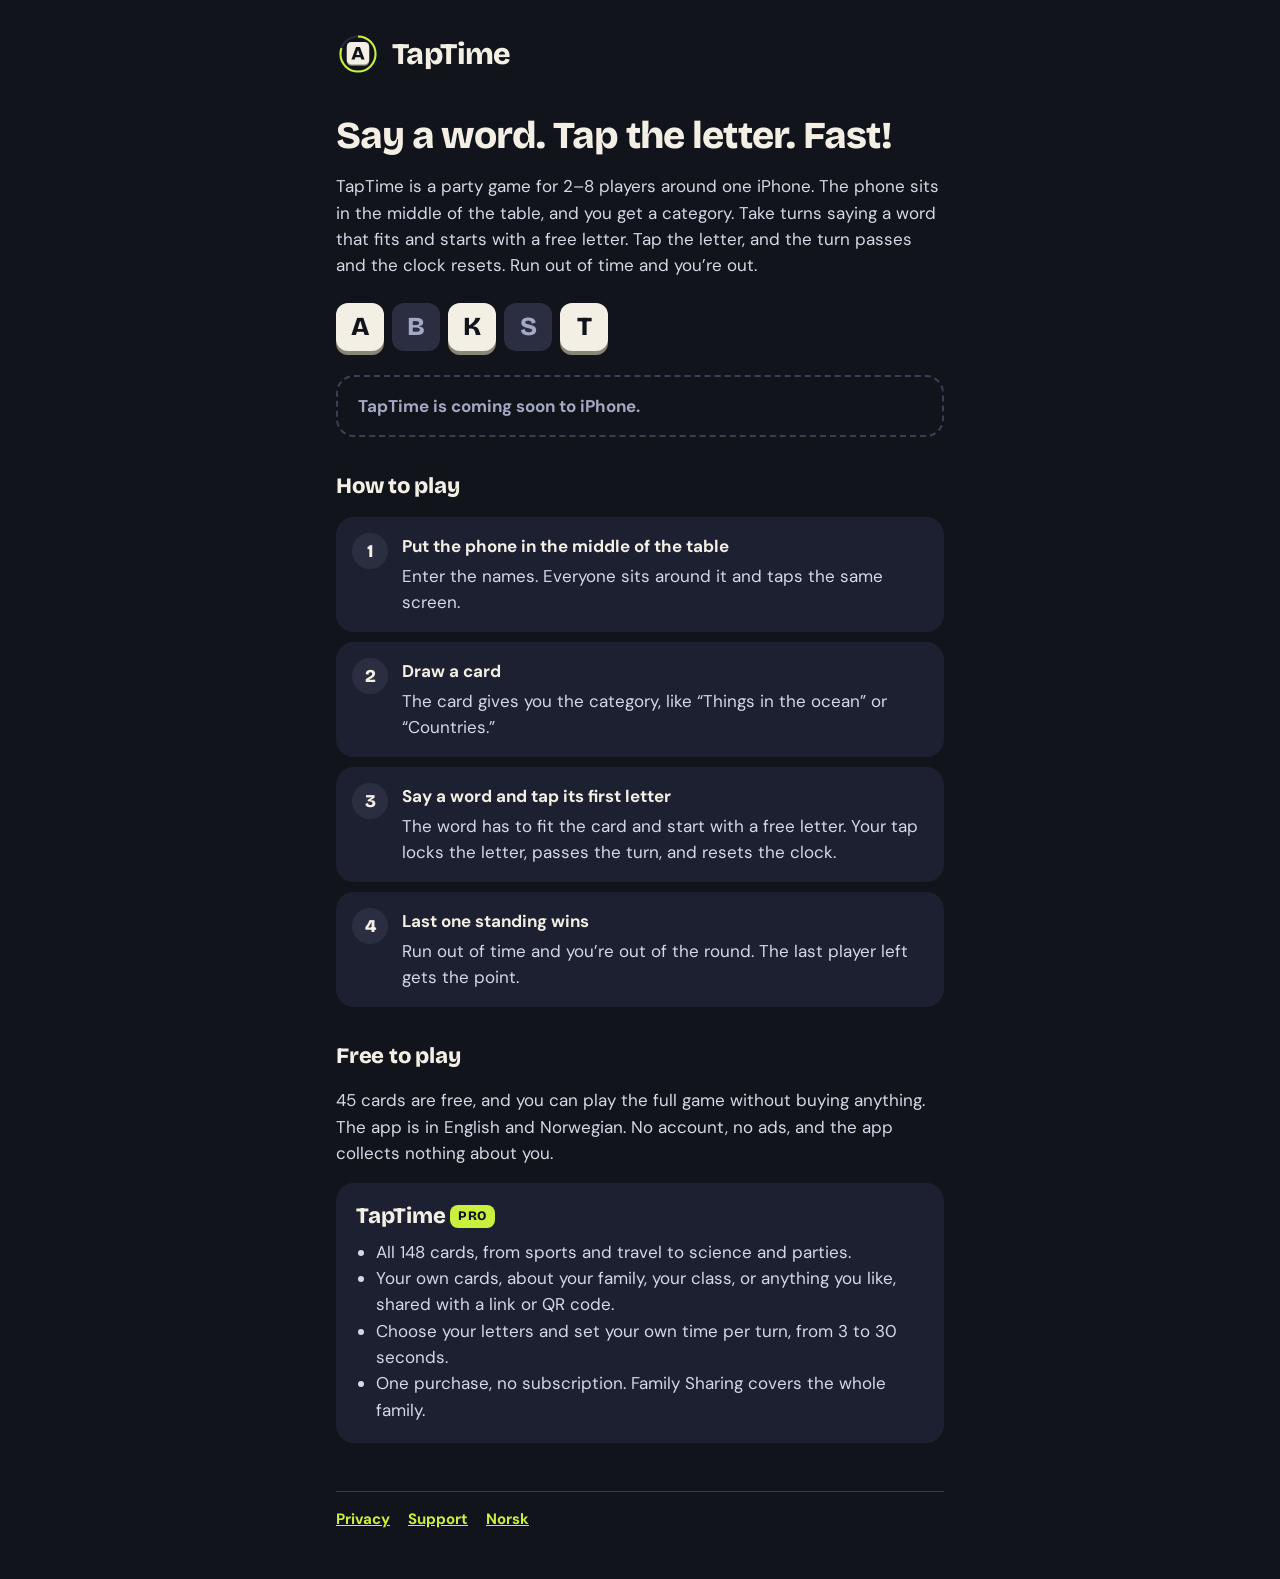
==== en/index.html @ 7efe554e "Nettsiden: personvern og hjelp på norsk og engelsk Co-Authored-By: Claude Opus 5.5 <noreply@anthropi" ====
<!doctype html>
<html lang="en">
<head>
<meta charset="utf-8">
<meta name="viewport" content="width=device-width, initial-scale=1">
<title>TapTime – Quick thinking game!</title>
<meta name="description" content="A party game for 2–8 players around one iPhone. Say a word in the category and tap a free letter before time runs out.">
<meta name="theme-color" content="#12141C">
<link rel="icon" href="../icon.png">
<link rel="apple-touch-icon" href="../icon.png">
<link rel="alternate" hreflang="en" href="./">
<link rel="alternate" hreflang="nb" href="../">
<link rel="alternate" hreflang="x-default" href="../en/">
<link rel="stylesheet" href="../style.css">
</head>
<body>
<main>
  <a class="brand" href="../en/"><svg viewBox="0 0 64 64" aria-hidden="true"><rect width="64" height="64" rx="14" fill="#12141C"/><circle cx="32" cy="32" r="25.5" fill="none" stroke="#262A3B" stroke-width="3"/><circle cx="32" cy="32" r="25.5" fill="none" stroke="#C8F03C" stroke-width="3" stroke-dasharray="128 160.2" transform="rotate(-90 32 32)"/><rect x="15.75" y="16.5" width="32.5" height="32.5" rx="6.5" fill="#8A8676"/><rect x="15.75" y="14.6" width="32.5" height="32.5" rx="6.5" fill="#F3EFE4"/><path fill="#12141C" fill-rule="evenodd" d="M22.4 39.9 L29.2 21.75 L34.8 21.75 L41.6 39.9 L36.9 39.9 L35.6 36.6 L28.3 36.6 L27.1 39.9 Z M29.4 33.3 L34.5 33.3 L32 26 Z"/></svg><span>TapTime</span></a>

  <h1>Say a word. Tap the letter. Fast!</h1>
  <p>TapTime is a party game for 2–8 players around one iPhone. The phone sits in the middle of the table, and you get
    a category. Take turns saying a word that fits and starts with a free letter. Tap the letter, and the turn passes
    and the clock resets. Run out of time and you’re out.</p>
  <div class="tiles" aria-hidden="true"><span>A</span><span class="used">B</span><span>K</span><span class="used">S</span><span>T</span></div>
  <div class="soon">TapTime is coming soon to iPhone.</div>

  <h2>How to play</h2>
  <ol class="steps">
    <li><b>Put the phone in the middle of the table</b><span>Enter the names. Everyone sits around it and taps the same screen.</span></li>
    <li><b>Draw a card</b><span>The card gives you the category, like “Things in the ocean” or “Countries.”</span></li>
    <li><b>Say a word and tap its first letter</b><span>The word has to fit the card and start with a free letter. Your tap locks the letter, passes the turn, and resets the clock.</span></li>
    <li><b>Last one standing wins</b><span>Run out of time and you’re out of the round. The last player left gets the point.</span></li>
  </ol>

  <h2>Free to play</h2>
  <p>45 cards are free, and you can play the full game without buying anything. The app is in English and Norwegian.
    No account, no ads, and the app collects nothing about you.</p>

  <div class="pro">
    <h2>TapTime <span class="badge">Pro</span></h2>
    <ul>
      <li>All 148 cards, from sports and travel to science and parties.</li>
      <li>Your own cards, about your family, your class, or anything you like, shared with a link or QR code.</li>
      <li>Choose your letters and set your own time per turn, from 3 to 30 seconds.</li>
      <li>One purchase, no subscription. Family Sharing covers the whole family.</li>
    </ul>
  </div>

  <footer>
    <a href="../en/privacy/">Privacy</a>
    <a href="../en/support/">Support</a>
    <a href="../" hreflang="nb" lang="nb">Norsk</a>
  </footer>
</main>
</body>
</html>
---- style.css ----
/* Fargene og fontene er appens egne (App/Theme.swift i appen). */
@font-face { font-family: "Bricolage"; font-weight: 700; src: url("fonts/BricolageGrotesque-Bold.woff2") format("woff2"); font-display: swap; }
@font-face { font-family: "Bricolage"; font-weight: 800; src: url("fonts/BricolageGrotesque-ExtraBold.woff2") format("woff2"); font-display: swap; }
@font-face { font-family: "DM Sans"; font-weight: 400; src: url("fonts/DMSans-Regular.woff2") format("woff2"); font-display: swap; }
@font-face { font-family: "DM Sans"; font-weight: 700; src: url("fonts/DMSans-Bold.woff2") format("woff2"); font-display: swap; }

:root {
  --ink: #12141C;
  --surface: #1D2030;
  --surface-2: #2A2E40;
  --line: #3A3F57;
  --paper: #F3EFE4;
  --paper-shadow: #8A8676;
  --soft: #D5D8E6;
  --muted: #A3A8C3;
  --accent: #C8F03C;
  color-scheme: dark;
}

* { box-sizing: border-box; }

html { -webkit-text-size-adjust: 100%; }

body {
  margin: 0;
  background: var(--ink);
  color: var(--soft);
  font: 400 17px/1.55 "DM Sans", -apple-system, system-ui, sans-serif;
}

main { max-width: 640px; margin: 0 auto; padding: 32px 16px 48px; }

.brand { display: inline-flex; align-items: center; gap: 12px; text-decoration: none; color: var(--paper); }
.brand svg { width: 44px; height: 44px; flex: none; }
.brand span { font: 800 30px/1 "Bricolage", sans-serif; letter-spacing: -0.02em; }
.brand.small svg { width: 32px; height: 32px; }
.brand.small span { font-size: 22px; }

h1 { color: var(--paper); font: 800 38px/1.08 "Bricolage", sans-serif; letter-spacing: -0.02em; margin: 32px 0 12px; }
h2 { color: var(--paper); font: 800 22px/1.25 "Bricolage", sans-serif; letter-spacing: -0.01em; margin: 36px 0 8px; }
strong, b { color: var(--paper); font-weight: 700; }
a { color: var(--accent); font-weight: 700; }
.muted { color: var(--muted); }

.soon {
  border: 2px dashed var(--line);
  border-radius: 18px;
  padding: 16px 20px;
  margin: 24px 0 8px;
  color: var(--muted);
  font-weight: 700;
}

.tiles { display: flex; gap: 8px; margin: 24px 0 4px; }
.tiles span {
  width: 48px; height: 48px;
  border-radius: 12px;
  background: var(--paper);
  box-shadow: 0 4px 0 var(--paper-shadow);
  color: var(--ink);
  font: 800 26px/48px "Bricolage", sans-serif;
  text-align: center;
}
.tiles span.used { background: var(--surface-2); box-shadow: none; color: var(--muted); }

ol.steps { list-style: none; padding: 0; margin: 16px 0 0; display: grid; gap: 10px; }
ol.steps li {
  counter-increment: step;
  display: grid;
  grid-template-columns: 36px 1fr;
  gap: 4px 14px;
  background: var(--surface);
  border-radius: 18px;
  padding: 16px;
}
ol.steps li::before {
  content: counter(step);
  grid-row: span 2;
  width: 36px; height: 36px;
  border-radius: 50%;
  background: var(--surface-2);
  color: var(--paper);
  font: 800 18px/36px "Bricolage", sans-serif;
  text-align: center;
}

.pro {
  background: var(--surface);
  border-radius: 18px;
  padding: 20px;
  margin: 16px 0;
}
.badge {
  display: inline-block;
  background: var(--accent);
  color: var(--ink);
  font: 800 13px/1 "Bricolage", sans-serif;
  letter-spacing: 0.04em;
  text-transform: uppercase;
  border-radius: 8px;
  padding: 5px 8px;
  vertical-align: 3px;
}
.pro h2 { margin-top: 0; }
.pro ul { margin: 8px 0 0; padding-left: 20px; }

footer { margin-top: 48px; padding-top: 16px; border-top: 1px solid var(--line); font-size: 15px; display: flex; flex-wrap: wrap; gap: 8px 18px; }
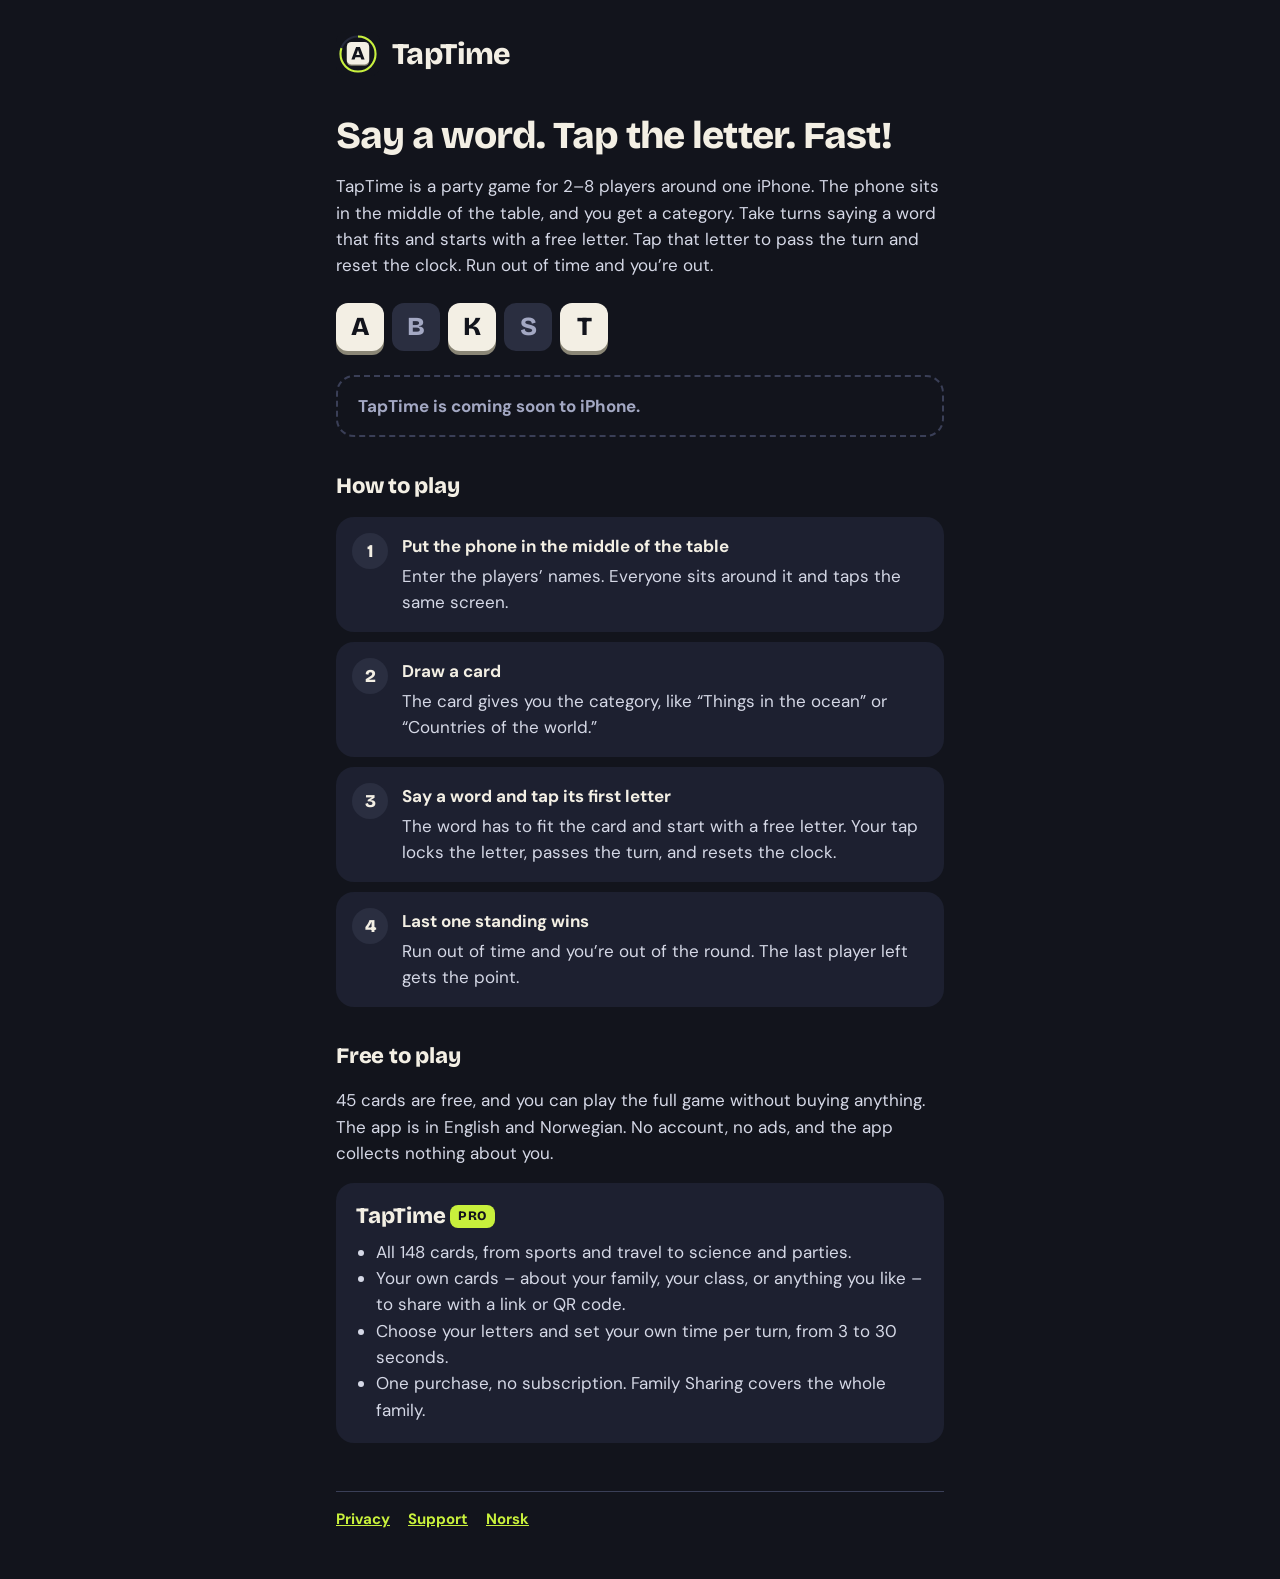
==== commit 880a0b56: "Engelsk tekst gått gjennom av redaktør Co-Authored-By: Claude Opus 5.5 <noreply@anthropic.com> Claud" ====
--- a/en/index.html
+++ b/en/index.html
@@ -4,7 +4,7 @@
 <meta charset="utf-8">
 <meta name="viewport" content="width=device-width, initial-scale=1">
 <title>TapTime – Quick thinking game!</title>
-<meta name="description" content="A party game for 2–8 players around one iPhone. Say a word in the category and tap a free letter before time runs out.">
+<meta name="description" content="A party game for 2–8 players around one iPhone. Say a word that fits the category and tap its first letter before time runs out.">
 <meta name="theme-color" content="#12141C">
 <link rel="icon" href="../icon.png">
 <link rel="apple-touch-icon" href="../icon.png">
@@ -19,15 +19,15 @@
 
   <h1>Say a word. Tap the letter. Fast!</h1>
   <p>TapTime is a party game for 2–8 players around one iPhone. The phone sits in the middle of the table, and you get
-    a category. Take turns saying a word that fits and starts with a free letter. Tap the letter, and the turn passes
-    and the clock resets. Run out of time and you’re out.</p>
+    a category. Take turns saying a word that fits and starts with a free letter. Tap that letter to pass the turn and
+    reset the clock. Run out of time and you’re out.</p>
   <div class="tiles" aria-hidden="true"><span>A</span><span class="used">B</span><span>K</span><span class="used">S</span><span>T</span></div>
   <div class="soon">TapTime is coming soon to iPhone.</div>
 
   <h2>How to play</h2>
   <ol class="steps">
-    <li><b>Put the phone in the middle of the table</b><span>Enter the names. Everyone sits around it and taps the same screen.</span></li>
-    <li><b>Draw a card</b><span>The card gives you the category, like “Things in the ocean” or “Countries.”</span></li>
+    <li><b>Put the phone in the middle of the table</b><span>Enter the players’ names. Everyone sits around it and taps the same screen.</span></li>
+    <li><b>Draw a card</b><span>The card gives you the category, like “Things in the ocean” or “Countries of the world.”</span></li>
     <li><b>Say a word and tap its first letter</b><span>The word has to fit the card and start with a free letter. Your tap locks the letter, passes the turn, and resets the clock.</span></li>
     <li><b>Last one standing wins</b><span>Run out of time and you’re out of the round. The last player left gets the point.</span></li>
   </ol>
@@ -40,7 +40,7 @@
     <h2>TapTime <span class="badge">Pro</span></h2>
     <ul>
       <li>All 148 cards, from sports and travel to science and parties.</li>
-      <li>Your own cards, about your family, your class, or anything you like, shared with a link or QR code.</li>
+      <li>Your own cards – about your family, your class, or anything you like – to share with a link or QR code.</li>
       <li>Choose your letters and set your own time per turn, from 3 to 30 seconds.</li>
       <li>One purchase, no subscription. Family Sharing covers the whole family.</li>
     </ul>
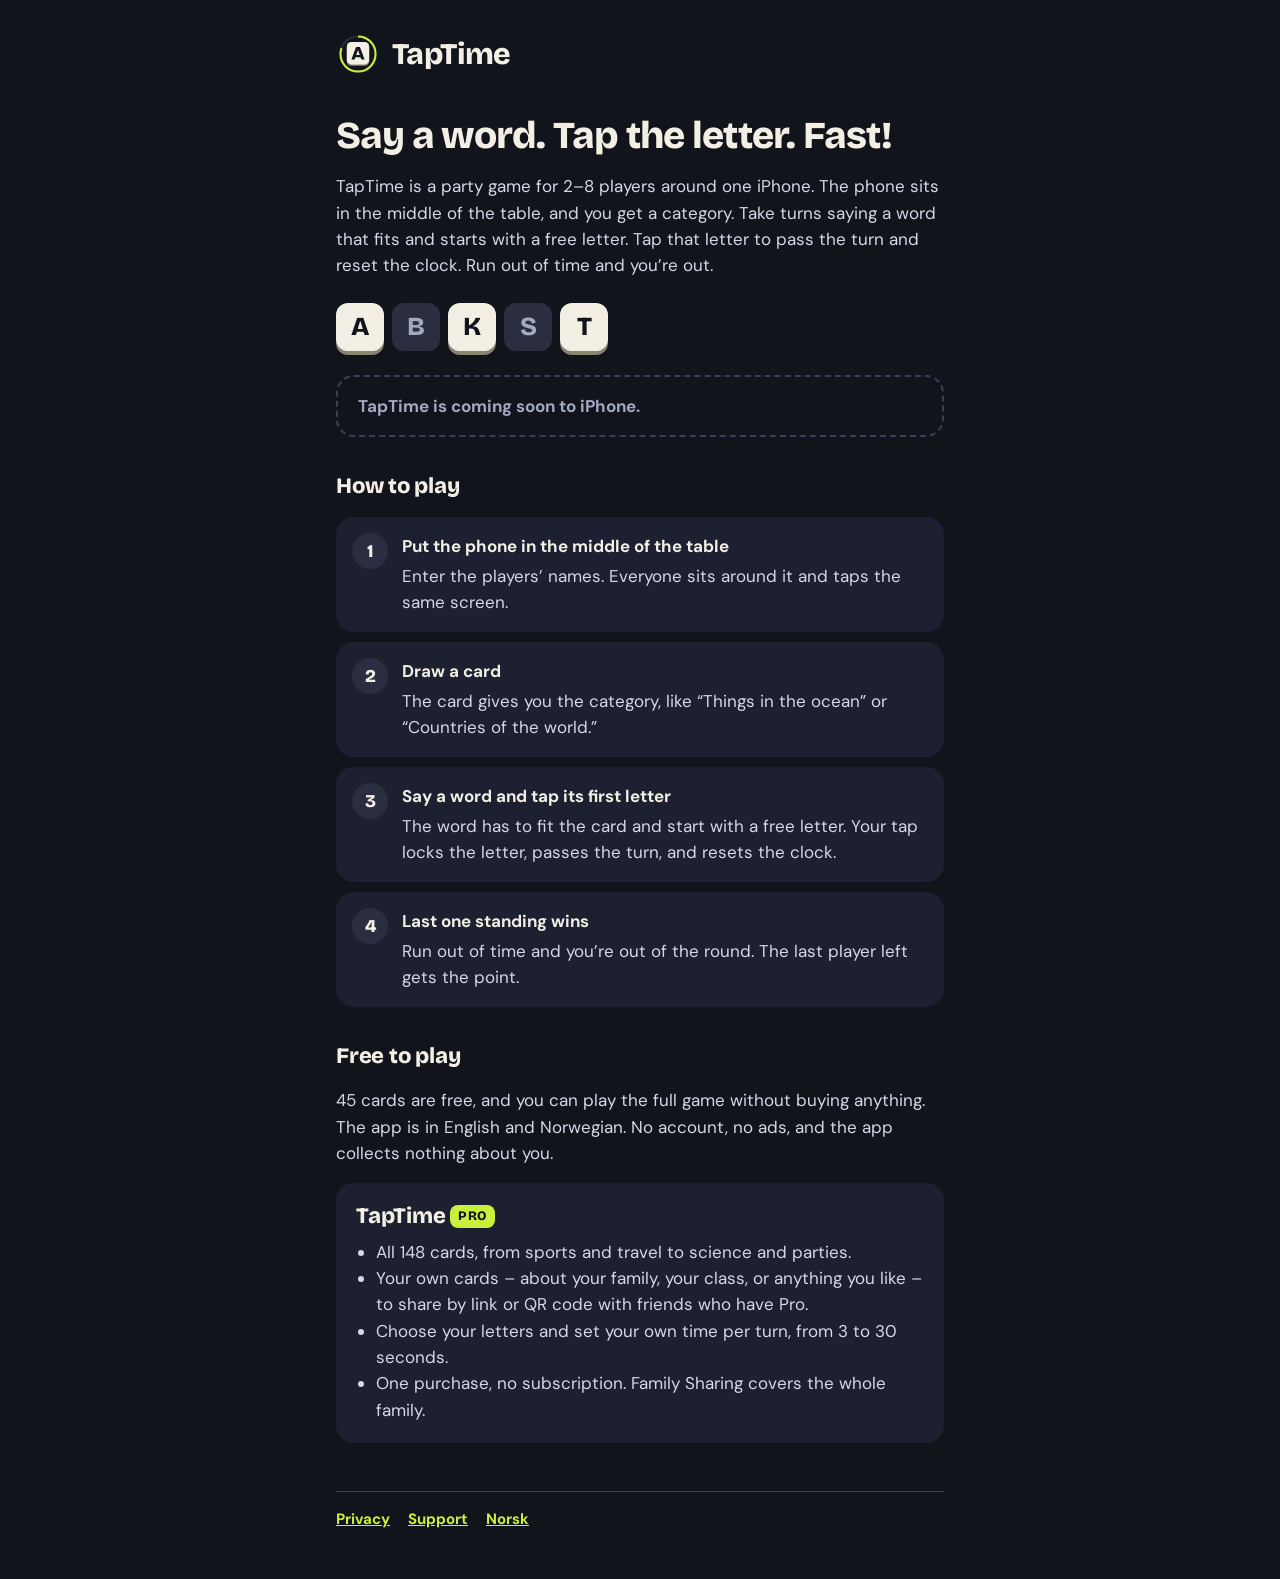
==== commit b7172390: "Deling krever Pro hos mottakeren; mykere løfte om rettede kort Co-Authored-By: Claude Opus 5.5 <nore" ====
--- a/en/index.html
+++ b/en/index.html
@@ -40,7 +40,7 @@
     <h2>TapTime <span class="badge">Pro</span></h2>
     <ul>
       <li>All 148 cards, from sports and travel to science and parties.</li>
-      <li>Your own cards – about your family, your class, or anything you like – to share with a link or QR code.</li>
+      <li>Your own cards – about your family, your class, or anything you like – to share by link or QR code with friends who have Pro.</li>
       <li>Choose your letters and set your own time per turn, from 3 to 30 seconds.</li>
       <li>One purchase, no subscription. Family Sharing covers the whole family.</li>
     </ul>
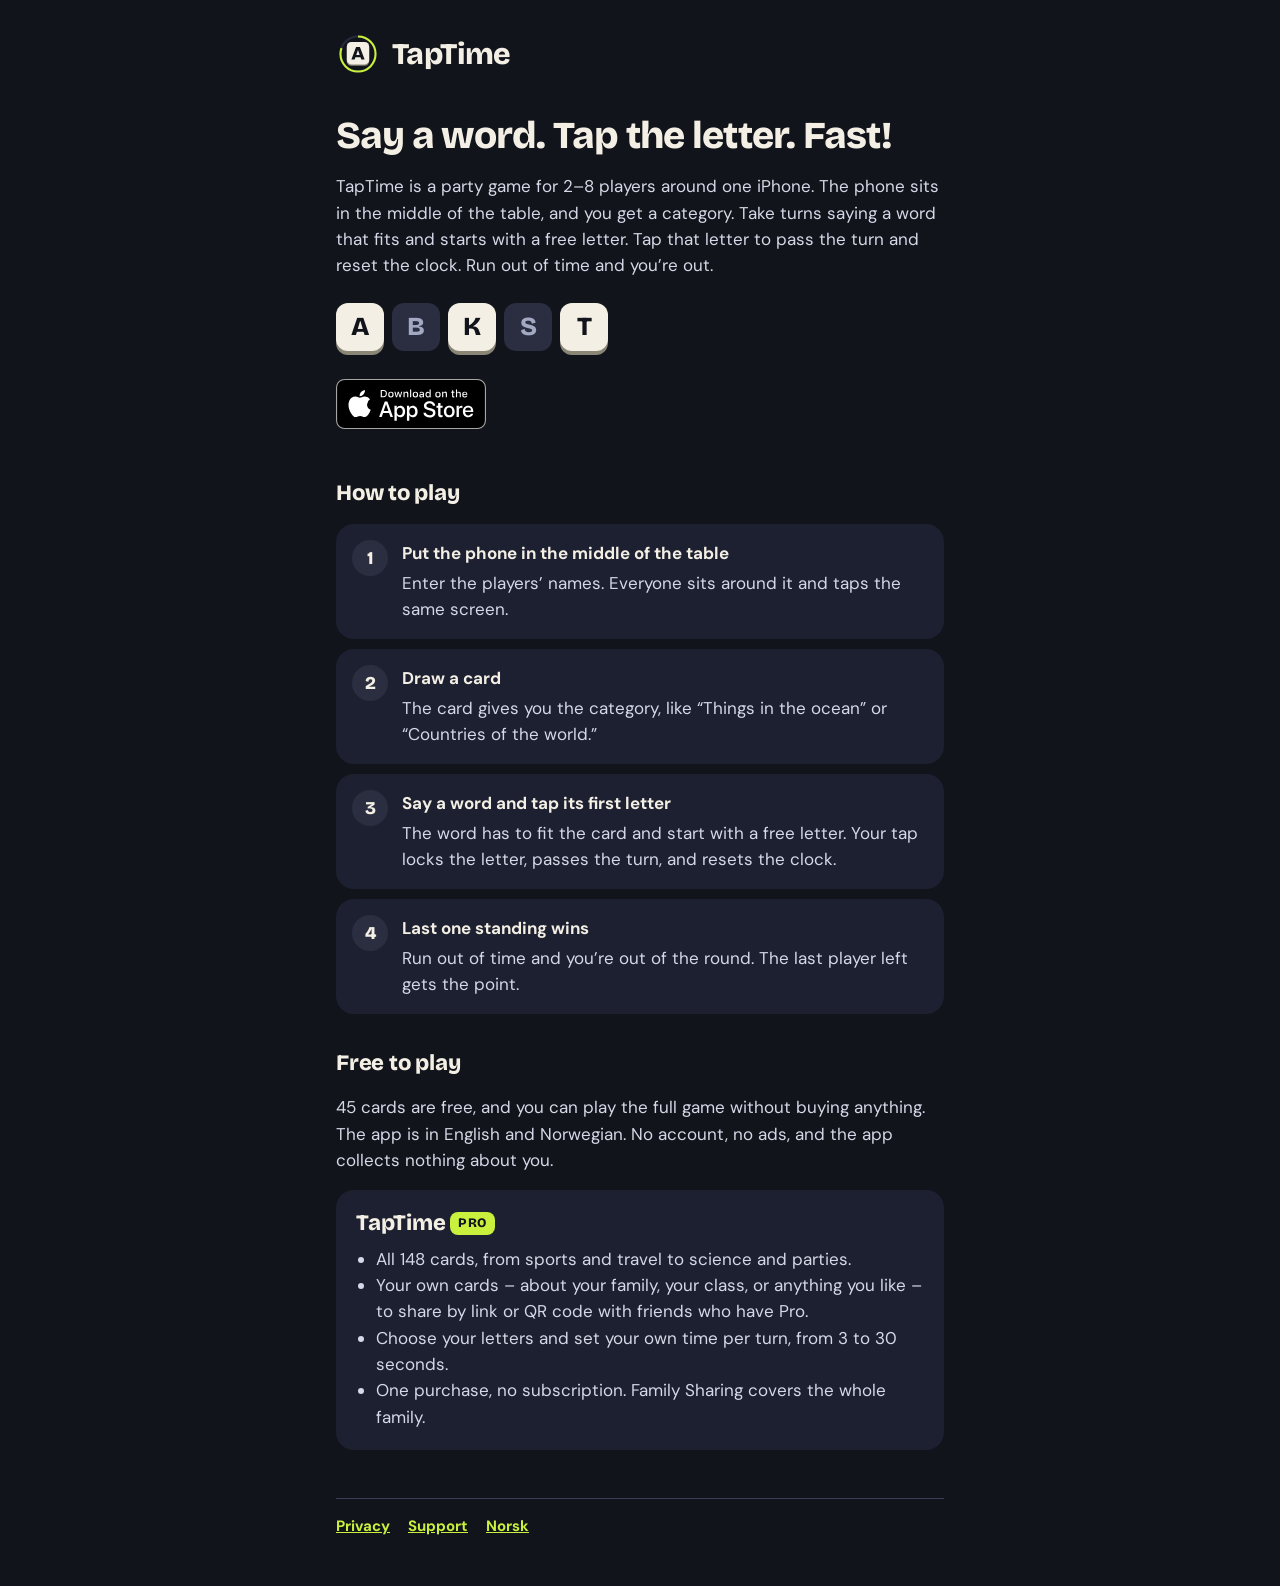
==== commit 84571e83: "App Store-merket i stedet for «kommer snart» Co-Authored-By: Claude Opus 5.5 <noreply@anthropic.com>" ====
--- a/en/index.html
+++ b/en/index.html
@@ -22,7 +22,7 @@
     a category. Take turns saying a word that fits and starts with a free letter. Tap that letter to pass the turn and
     reset the clock. Run out of time and you’re out.</p>
   <div class="tiles" aria-hidden="true"><span>A</span><span class="used">B</span><span>K</span><span class="used">S</span><span>T</span></div>
-  <div class="soon">TapTime is coming soon to iPhone.</div>
+  <a class="store-badge" href="https://apps.apple.com/app/id6826379785"><img src="../appstore-en.svg" alt="Download TapTime on the App Store" width="150" height="50"></a>
 
   <h2>How to play</h2>
   <ol class="steps">
--- a/style.css
+++ b/style.css
@@ -42,14 +42,13 @@
 a { color: var(--accent); font-weight: 700; }
 .muted { color: var(--muted); }
 
-.soon {
-  border: 2px dashed var(--line);
-  border-radius: 18px;
-  padding: 16px 20px;
+.store-badge {
+  display: inline-block;
   margin: 24px 0 8px;
-  color: var(--muted);
-  font-weight: 700;
+  line-height: 0;
 }
+.store-badge img { height: 50px; width: auto; display: block; }
+.store-badge:hover { opacity: 0.85; }
 
 .tiles { display: flex; gap: 8px; margin: 24px 0 4px; }
 .tiles span {
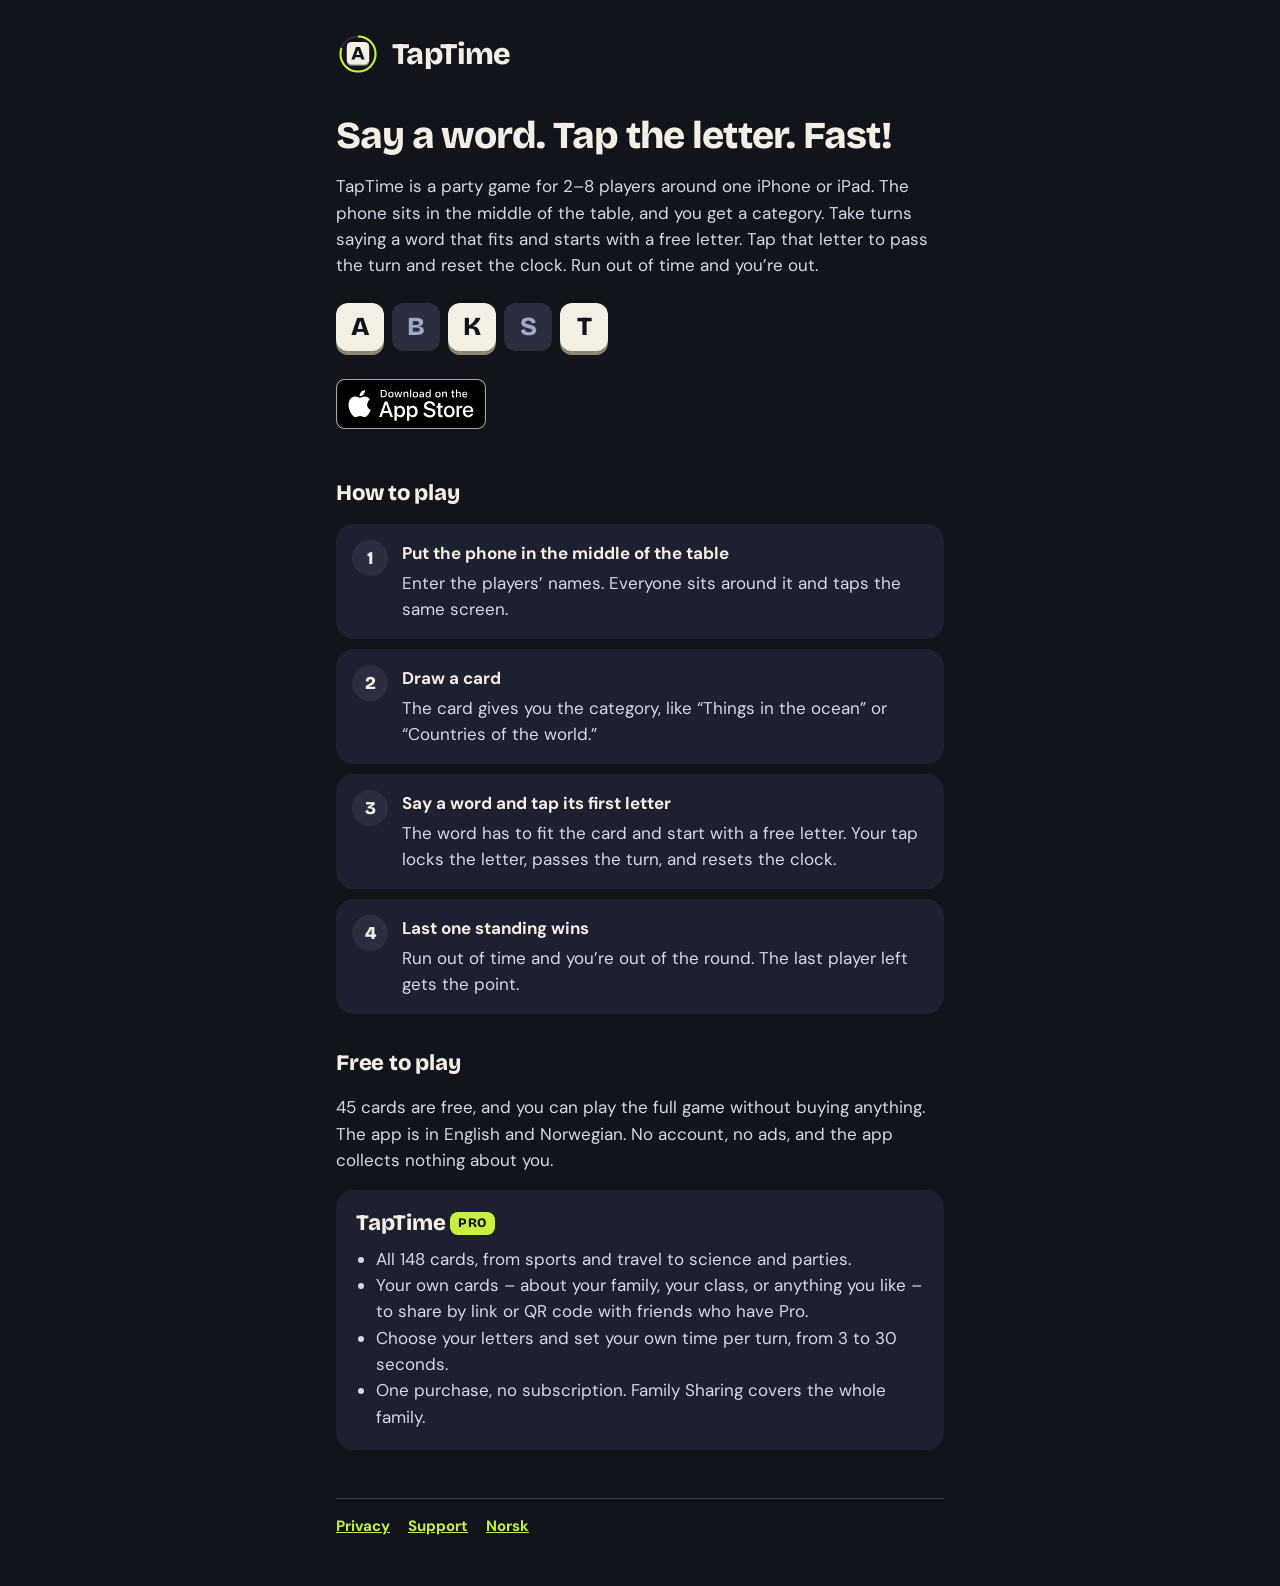
==== commit 6b997e3e: "iPad og iPhone Duo (TapTime 1.1) Co-Authored-By: Claude Opus 5.5 <noreply@anthropic.com> Claude-Sess" ====
--- a/en/index.html
+++ b/en/index.html
@@ -4,7 +4,7 @@
 <meta charset="utf-8">
 <meta name="viewport" content="width=device-width, initial-scale=1">
 <title>TapTime – Quick thinking game!</title>
-<meta name="description" content="A party game for 2–8 players around one iPhone. Say a word that fits the category and tap its first letter before time runs out.">
+<meta name="description" content="A party game for 2–8 players around one iPhone or iPad. Say a word that fits the category and tap its first letter before time runs out.">
 <meta name="theme-color" content="#12141C">
 <link rel="icon" href="../icon.png">
 <link rel="apple-touch-icon" href="../icon.png">
@@ -18,7 +18,7 @@
   <a class="brand" href="../en/"><svg viewBox="0 0 64 64" aria-hidden="true"><rect width="64" height="64" rx="14" fill="#12141C"/><circle cx="32" cy="32" r="25.5" fill="none" stroke="#262A3B" stroke-width="3"/><circle cx="32" cy="32" r="25.5" fill="none" stroke="#C8F03C" stroke-width="3" stroke-dasharray="128 160.2" transform="rotate(-90 32 32)"/><rect x="15.75" y="16.5" width="32.5" height="32.5" rx="6.5" fill="#8A8676"/><rect x="15.75" y="14.6" width="32.5" height="32.5" rx="6.5" fill="#F3EFE4"/><path fill="#12141C" fill-rule="evenodd" d="M22.4 39.9 L29.2 21.75 L34.8 21.75 L41.6 39.9 L36.9 39.9 L35.6 36.6 L28.3 36.6 L27.1 39.9 Z M29.4 33.3 L34.5 33.3 L32 26 Z"/></svg><span>TapTime</span></a>
 
   <h1>Say a word. Tap the letter. Fast!</h1>
-  <p>TapTime is a party game for 2–8 players around one iPhone. The phone sits in the middle of the table, and you get
+  <p>TapTime is a party game for 2–8 players around one iPhone or iPad. The phone sits in the middle of the table, and you get
     a category. Take turns saying a word that fits and starts with a free letter. Tap that letter to pass the turn and
     reset the clock. Run out of time and you’re out.</p>
   <div class="tiles" aria-hidden="true"><span>A</span><span class="used">B</span><span>K</span><span class="used">S</span><span>T</span></div>
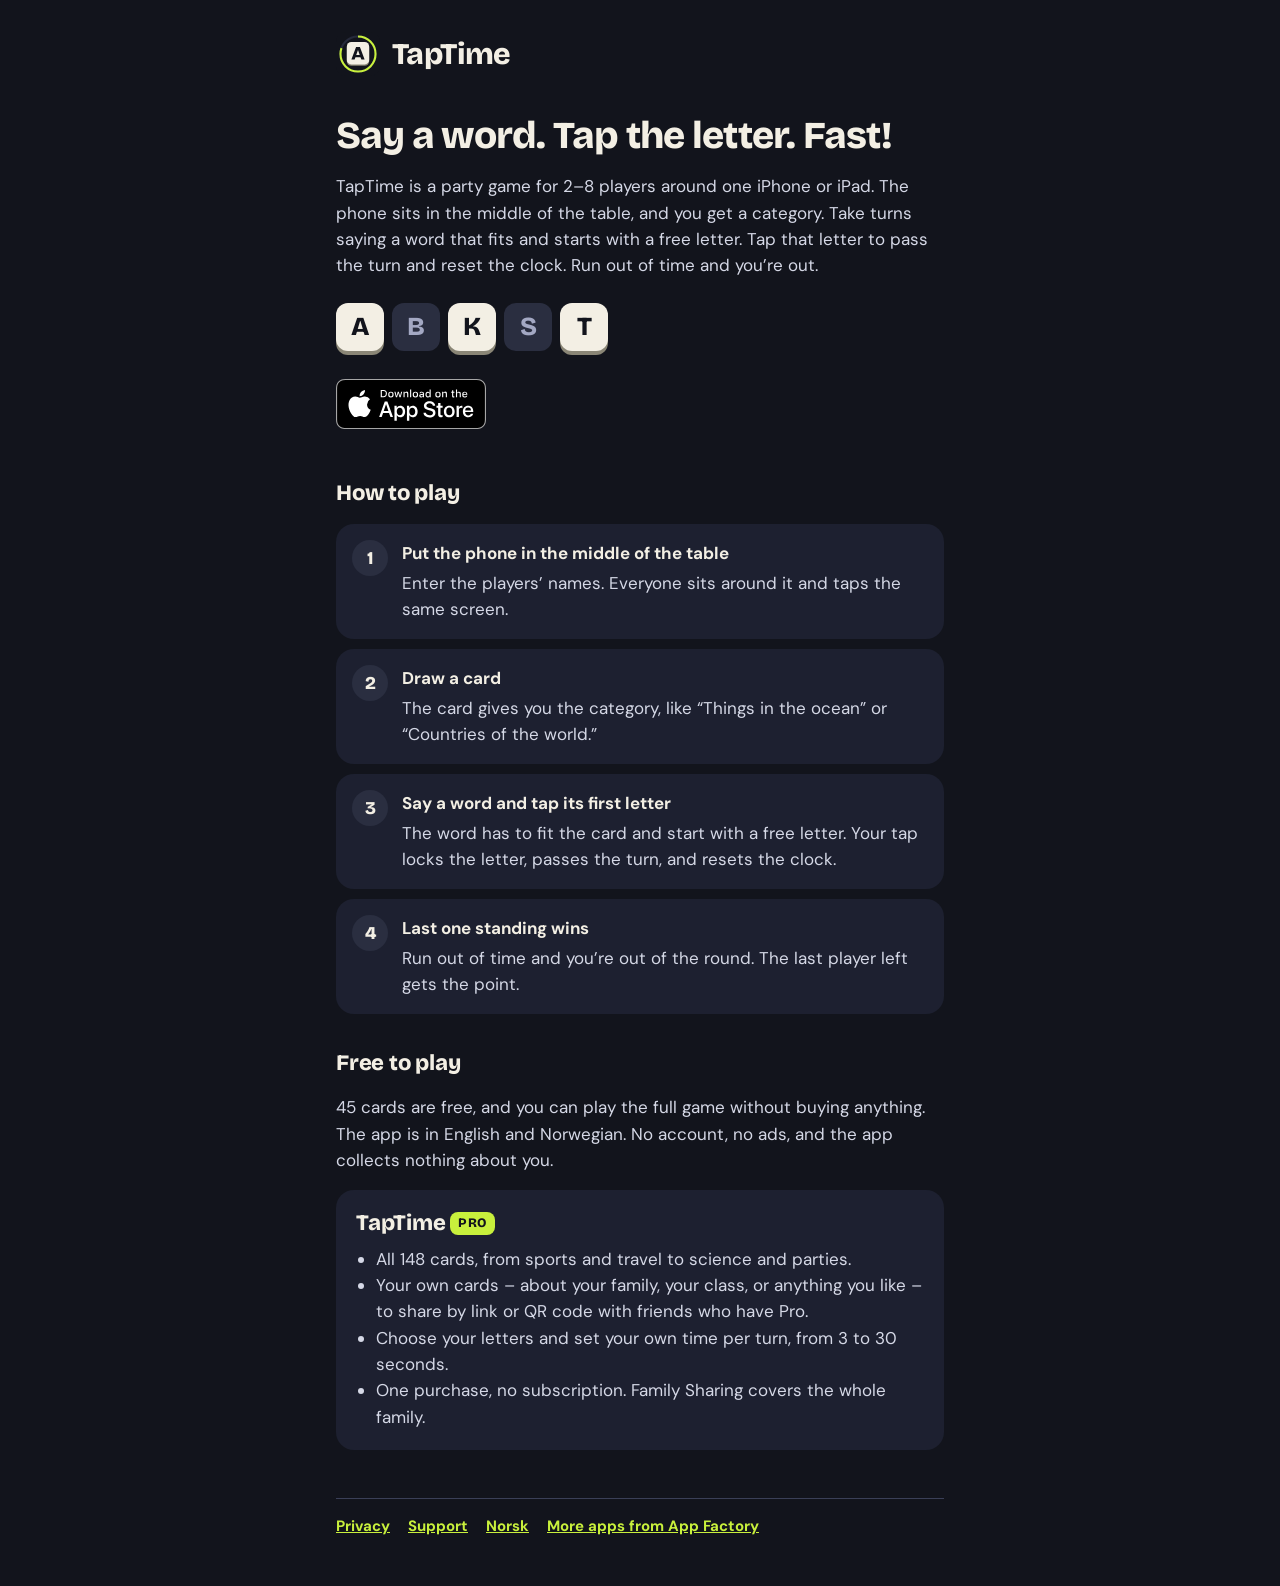
==== commit 973c0f19: "Lenke til fellessiden med alle appene (App Factory) Co-Authored-By: Claude Opus 5.5 <noreply@anthrop" ====
--- a/en/index.html
+++ b/en/index.html
@@ -50,6 +50,7 @@
     <a href="../en/privacy/">Privacy</a>
     <a href="../en/support/">Support</a>
     <a href="../" hreflang="nb" lang="nb">Norsk</a>
+    <a href="/en/">More apps from App Factory</a>
   </footer>
 </main>
 </body>
